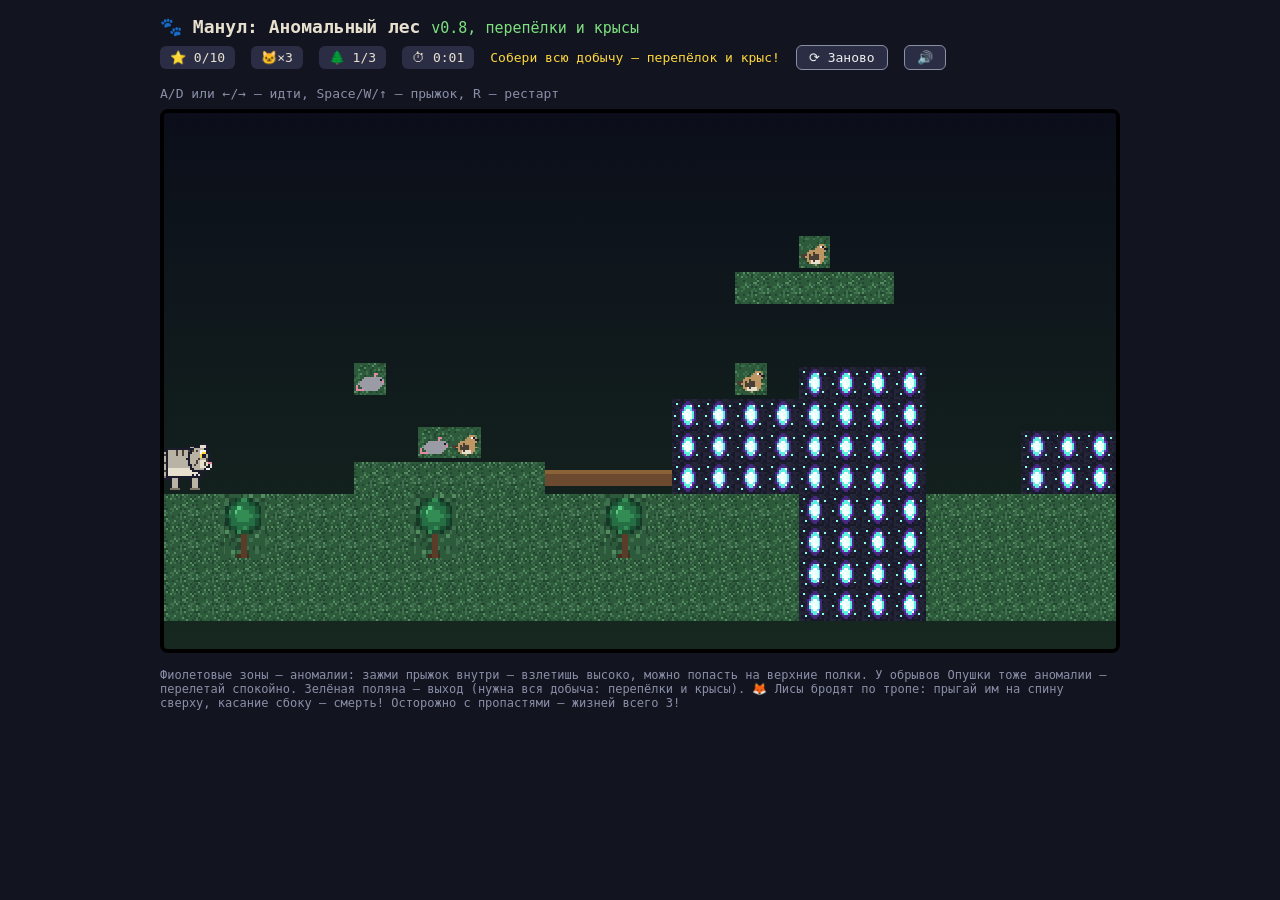
==== index.html @ dd7bad1d "Manul platformer v0.8: quails/rats prey, eased level 1 pits" ====
<!doctype html>
<html lang="ru">
<head>
<meta charset="utf-8">
<meta name="viewport" content="width=device-width,initial-scale=1">
<title>Манул: Аномальный лес — платформер v0.8</title>
<link rel="stylesheet" href="style.css">
</head>
<body>
<div class="wrap">
  <h1>🐾 Манул: Аномальный лес <small>v0.8, перепёлки и крысы</small></h1>
  <div class="hud">
    <span id="shrooms">⭐ 0/0</span>
    <span id="lives">🐱×3</span>
    <span id="level">🌲 1/3</span>
    <span id="timer">⏱ 0:00</span>
    <span id="msg">Собери всю добычу — перепёлок и крыс!</span>
    <button id="btn-restart" aria-label="Начать заново">⟳ Заново</button>
    <button id="btn-mute" aria-label="Звук вкл/выкл">🔊</button>
    <span class="keys">A/D или ←/→ — идти, Space/W/↑ — прыжок, R — рестарт</span>
  </div>
  <canvas id="game" width="480" height="270"></canvas>
  <div id="touch">
    <div class="tmove">
      <button id="btn-left" aria-label="Влево">◀</button>
      <button id="btn-right" aria-label="Вправо">▶</button>
    </div>
    <button id="btn-jump" aria-label="Прыжок">⤒</button>
  </div>
  <p class="hint">Фиолетовые зоны — аномалии: зажми прыжок внутри — взлетишь высоко, можно попасть на верхние полки. У обрывов Опушки тоже аномалии — перелетай спокойно. Зелёная поляна — выход (нужна вся добыча: перепёлки и крысы). 🦊 Лисы бродят по тропе: прыгай им на спину сверху, касание сбоку — смерть! Осторожно с пропастями — жизней всего 3!</p>
</div>
<script src="main.js"></script>
</body>
</html>
---- style.css ----
*{box-sizing:border-box}
body{background:#12141f;color:#e8e0cf;font-family:monospace;margin:0;padding:16px;display:flex;justify-content:center}
.wrap{width:960px;max-width:96vw}
h1{font-size:18px;margin:0 0 8px} h1 small{color:#7ee081;font-weight:normal}
.hud{display:flex;gap:16px;align-items:center;margin-bottom:8px;font-size:13px;flex-wrap:wrap}
#shrooms,#timer,#lives,#level{background:#2a2d44;padding:4px 10px;border-radius:6px}
#msg{color:#ffd83d}
.keys{color:#8a8fa8}
canvas{width:960px;max-width:96vw;image-rendering:pixelated;image-rendering:crisp-edges;background:#0b0e1a;border:4px solid #000;border-radius:8px;touch-action:none}
.hint{color:#8a8fa8;font-size:12px}
/* Сенсорные кнопки: видны только на тач-устройствах */
#touch{display:none;justify-content:space-between;align-items:center;margin-top:10px;user-select:none;-webkit-user-select:none}
#touch button{font-size:28px;width:76px;height:76px;border-radius:50%;border:2px solid #7ee081;background:rgba(42,45,68,.85);color:#eee;touch-action:none}
#touch button:active{background:#7ee081;color:#12141f}
.tmove{display:flex;gap:16px}
#btn-restart,#btn-mute{font-family:monospace;font-size:13px;padding:4px 12px;border-radius:6px;border:1px solid #8a8fa8;background:#2a2d44;color:#eee;cursor:pointer}
#btn-restart:hover,#btn-mute:hover{background:#7ee081;color:#12141f}
#btn-jump{width:92px;height:92px;font-size:36px;border-color:#ffd83d}
@media (pointer:coarse){ #touch{display:flex} }
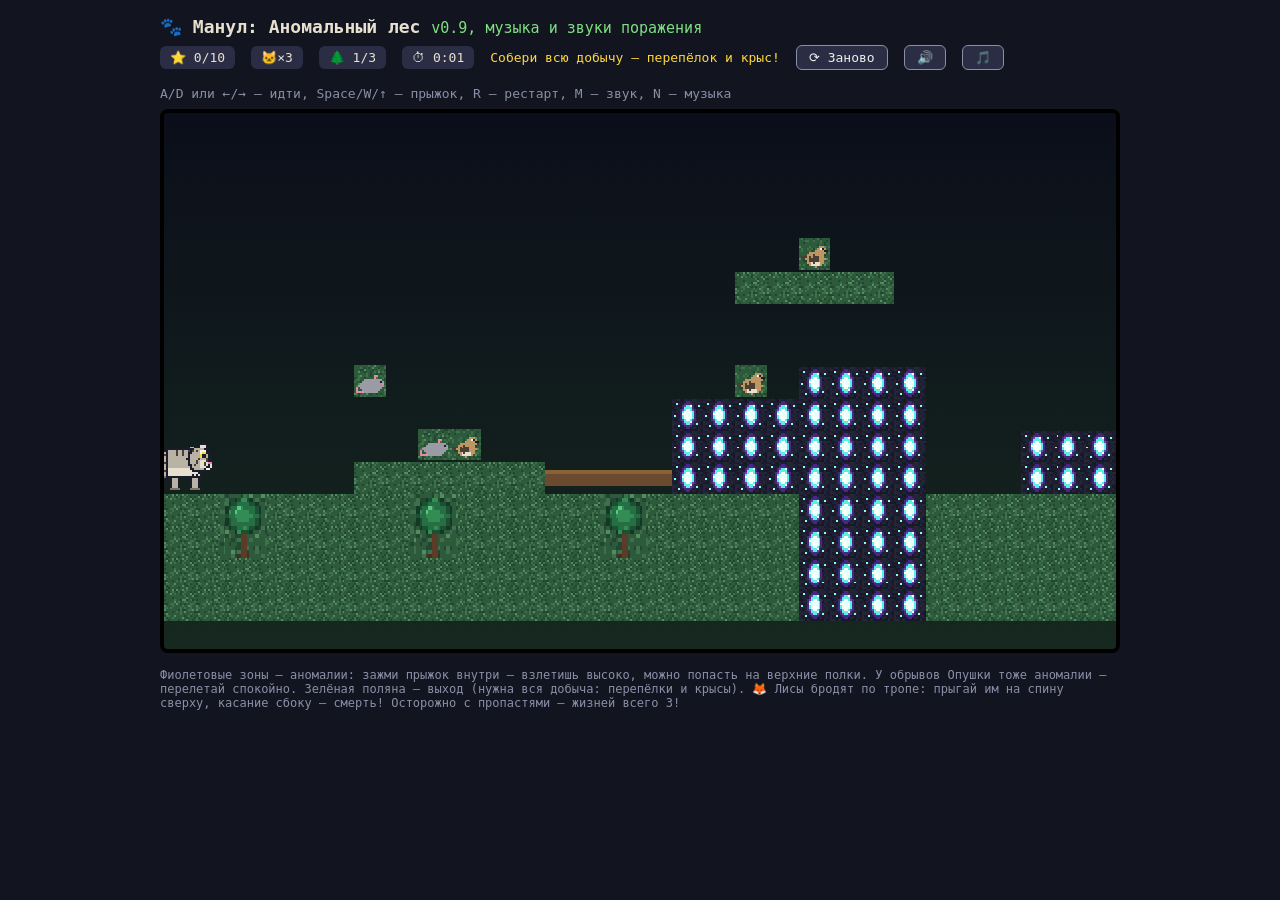
==== commit 82589709: "Manul platformer v0.9: melody toggle, music stops on game over" ====
--- a/index.html
+++ b/index.html
@@ -3,12 +3,12 @@
 <head>
 <meta charset="utf-8">
 <meta name="viewport" content="width=device-width,initial-scale=1">
-<title>Манул: Аномальный лес — платформер v0.8</title>
+<title>Манул: Аномальный лес — платформер v0.9</title>
 <link rel="stylesheet" href="style.css">
 </head>
 <body>
 <div class="wrap">
-  <h1>🐾 Манул: Аномальный лес <small>v0.8, перепёлки и крысы</small></h1>
+  <h1>🐾 Манул: Аномальный лес <small>v0.9, музыка и звуки поражения</small></h1>
   <div class="hud">
     <span id="shrooms">⭐ 0/0</span>
     <span id="lives">🐱×3</span>
@@ -17,7 +17,8 @@
     <span id="msg">Собери всю добычу — перепёлок и крыс!</span>
     <button id="btn-restart" aria-label="Начать заново">⟳ Заново</button>
     <button id="btn-mute" aria-label="Звук вкл/выкл">🔊</button>
-    <span class="keys">A/D или ←/→ — идти, Space/W/↑ — прыжок, R — рестарт</span>
+    <button id="btn-music" aria-label="Мелодия вкл/выкл">🎵</button>
+    <span class="keys">A/D или ←/→ — идти, Space/W/↑ — прыжок, R — рестарт, M — звук, N — музыка</span>
   </div>
   <canvas id="game" width="480" height="270"></canvas>
   <div id="touch">
--- a/style.css
+++ b/style.css
@@ -13,7 +13,7 @@
 #touch button{font-size:28px;width:76px;height:76px;border-radius:50%;border:2px solid #7ee081;background:rgba(42,45,68,.85);color:#eee;touch-action:none}
 #touch button:active{background:#7ee081;color:#12141f}
 .tmove{display:flex;gap:16px}
-#btn-restart,#btn-mute{font-family:monospace;font-size:13px;padding:4px 12px;border-radius:6px;border:1px solid #8a8fa8;background:#2a2d44;color:#eee;cursor:pointer}
-#btn-restart:hover,#btn-mute:hover{background:#7ee081;color:#12141f}
+#btn-restart,#btn-mute,#btn-music{font-family:monospace;font-size:13px;padding:4px 12px;border-radius:6px;border:1px solid #8a8fa8;background:#2a2d44;color:#eee;cursor:pointer}
+#btn-restart:hover,#btn-mute:hover,#btn-music:hover{background:#7ee081;color:#12141f}
 #btn-jump{width:92px;height:92px;font-size:36px;border-color:#ffd83d}
 @media (pointer:coarse){ #touch{display:flex} }
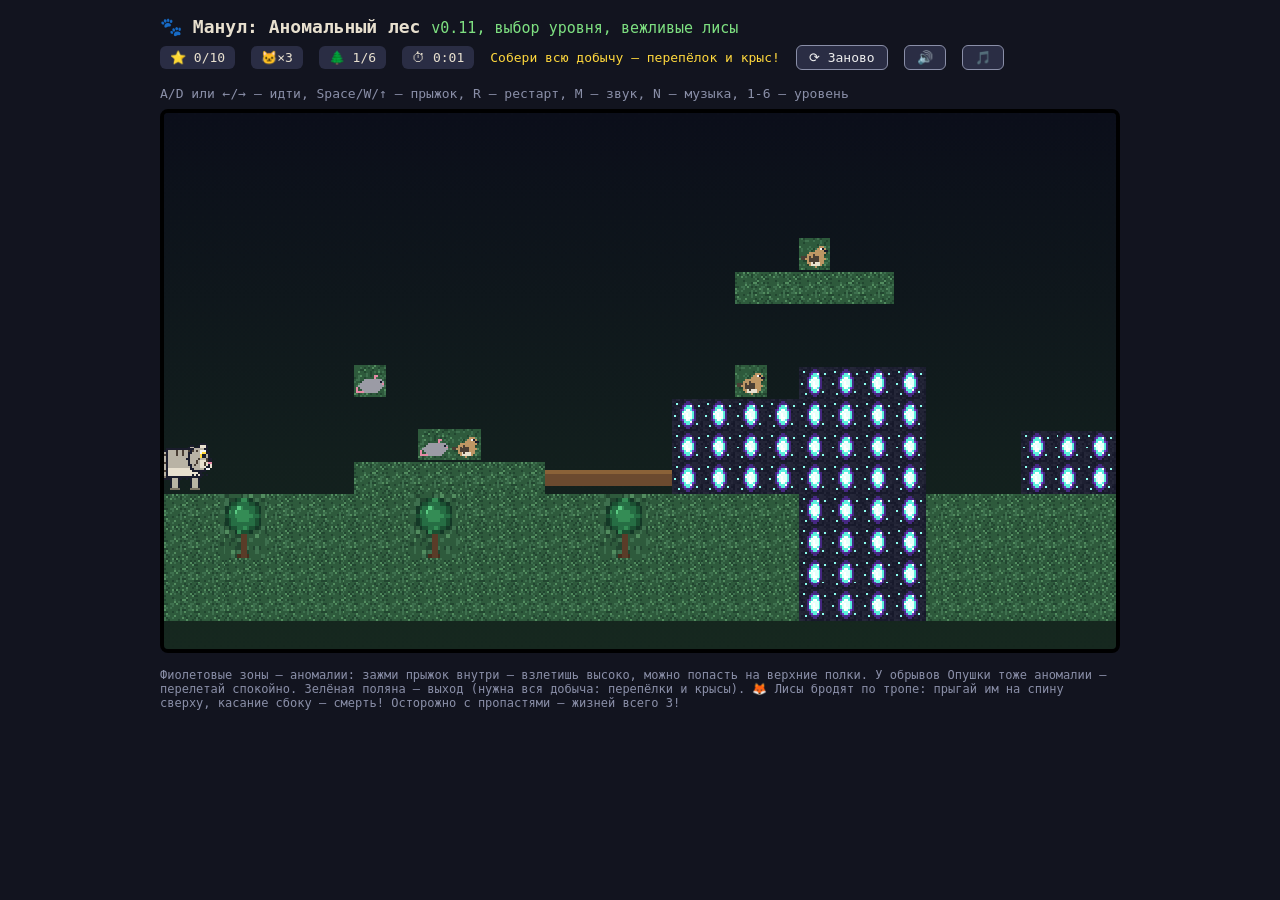
==== commit a1c9f2ee: "Manul platformer v0.11: 3 more levels, polite foxes, debug level select" ====
--- a/index.html
+++ b/index.html
@@ -3,22 +3,22 @@
 <head>
 <meta charset="utf-8">
 <meta name="viewport" content="width=device-width,initial-scale=1">
-<title>Манул: Аномальный лес — платформер v0.9</title>
+<title>Манул: Аномальный лес — платформер v0.11</title>
 <link rel="stylesheet" href="style.css">
 </head>
 <body>
 <div class="wrap">
-  <h1>🐾 Манул: Аномальный лес <small>v0.9, музыка и звуки поражения</small></h1>
+  <h1>🐾 Манул: Аномальный лес <small>v0.11, выбор уровня, вежливые лисы</small></h1>
   <div class="hud">
     <span id="shrooms">⭐ 0/0</span>
     <span id="lives">🐱×3</span>
-    <span id="level">🌲 1/3</span>
+    <span id="level">🌲 1/6</span>
     <span id="timer">⏱ 0:00</span>
     <span id="msg">Собери всю добычу — перепёлок и крыс!</span>
     <button id="btn-restart" aria-label="Начать заново">⟳ Заново</button>
     <button id="btn-mute" aria-label="Звук вкл/выкл">🔊</button>
     <button id="btn-music" aria-label="Мелодия вкл/выкл">🎵</button>
-    <span class="keys">A/D или ←/→ — идти, Space/W/↑ — прыжок, R — рестарт, M — звук, N — музыка</span>
+    <span class="keys">A/D или ←/→ — идти, Space/W/↑ — прыжок, R — рестарт, M — звук, N — музыка, 1-6 — уровень</span>
   </div>
   <canvas id="game" width="480" height="270"></canvas>
   <div id="touch">
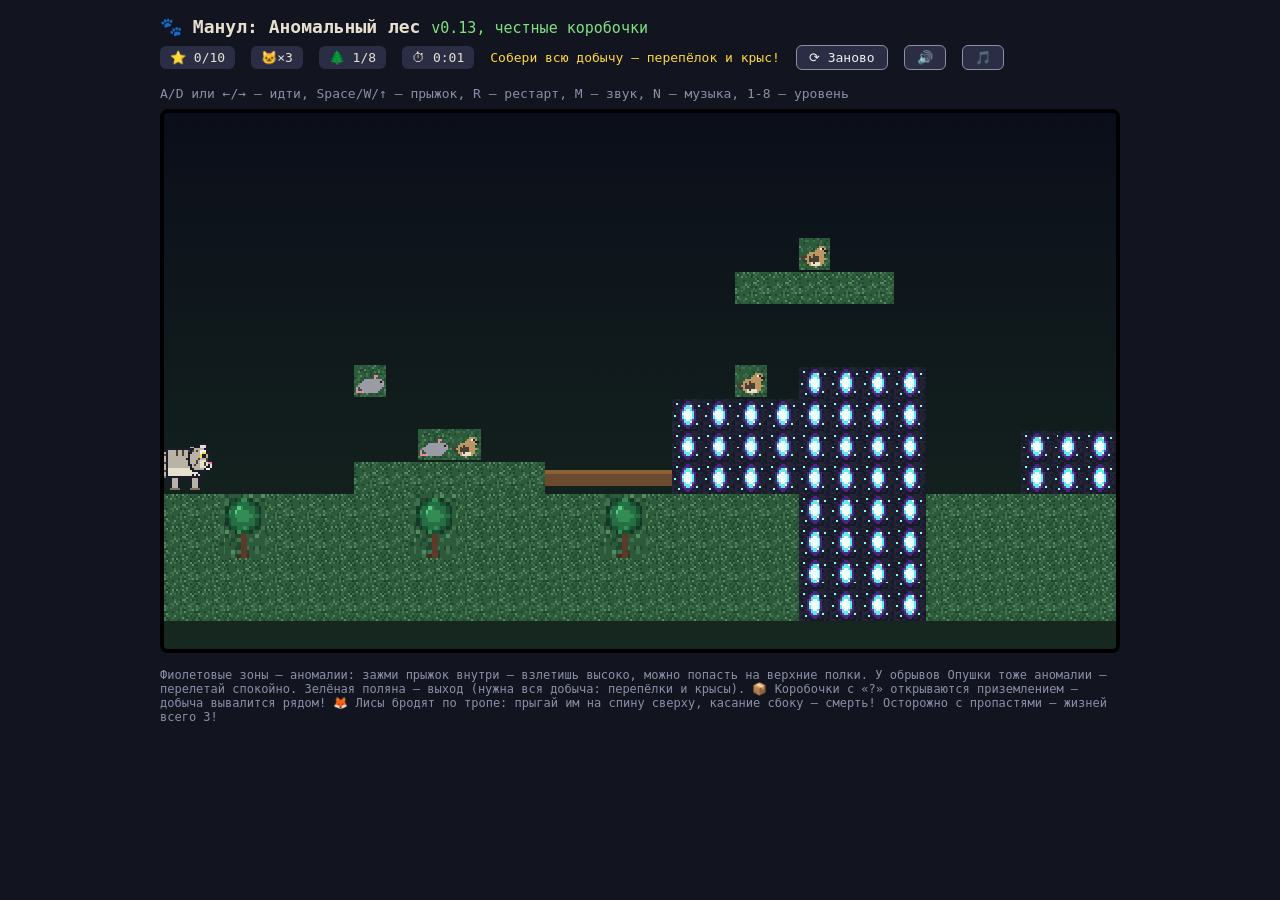
==== commit f87f9295: "Manul platformer v0.13: boxes, levels 7-8, retrospective" ====
--- a/index.html
+++ b/index.html
@@ -3,22 +3,22 @@
 <head>
 <meta charset="utf-8">
 <meta name="viewport" content="width=device-width,initial-scale=1">
-<title>Манул: Аномальный лес — платформер v0.11</title>
+<title>Манул: Аномальный лес — платформер v0.13</title>
 <link rel="stylesheet" href="style.css">
 </head>
 <body>
 <div class="wrap">
-  <h1>🐾 Манул: Аномальный лес <small>v0.11, выбор уровня, вежливые лисы</small></h1>
+  <h1>🐾 Манул: Аномальный лес <small>v0.13, честные коробочки</small></h1>
   <div class="hud">
     <span id="shrooms">⭐ 0/0</span>
     <span id="lives">🐱×3</span>
-    <span id="level">🌲 1/6</span>
+    <span id="level">🌲 1/8</span>
     <span id="timer">⏱ 0:00</span>
     <span id="msg">Собери всю добычу — перепёлок и крыс!</span>
     <button id="btn-restart" aria-label="Начать заново">⟳ Заново</button>
     <button id="btn-mute" aria-label="Звук вкл/выкл">🔊</button>
     <button id="btn-music" aria-label="Мелодия вкл/выкл">🎵</button>
-    <span class="keys">A/D или ←/→ — идти, Space/W/↑ — прыжок, R — рестарт, M — звук, N — музыка, 1-6 — уровень</span>
+    <span class="keys">A/D или ←/→ — идти, Space/W/↑ — прыжок, R — рестарт, M — звук, N — музыка, 1-8 — уровень</span>
   </div>
   <canvas id="game" width="480" height="270"></canvas>
   <div id="touch">
@@ -28,7 +28,7 @@
     </div>
     <button id="btn-jump" aria-label="Прыжок">⤒</button>
   </div>
-  <p class="hint">Фиолетовые зоны — аномалии: зажми прыжок внутри — взлетишь высоко, можно попасть на верхние полки. У обрывов Опушки тоже аномалии — перелетай спокойно. Зелёная поляна — выход (нужна вся добыча: перепёлки и крысы). 🦊 Лисы бродят по тропе: прыгай им на спину сверху, касание сбоку — смерть! Осторожно с пропастями — жизней всего 3!</p>
+  <p class="hint">Фиолетовые зоны — аномалии: зажми прыжок внутри — взлетишь высоко, можно попасть на верхние полки. У обрывов Опушки тоже аномалии — перелетай спокойно. Зелёная поляна — выход (нужна вся добыча: перепёлки и крысы). 📦 Коробочки с «?» открываются приземлением — добыча вывалится рядом! 🦊 Лисы бродят по тропе: прыгай им на спину сверху, касание сбоку — смерть! Осторожно с пропастями — жизней всего 3!</p>
 </div>
 <script src="main.js"></script>
 </body>
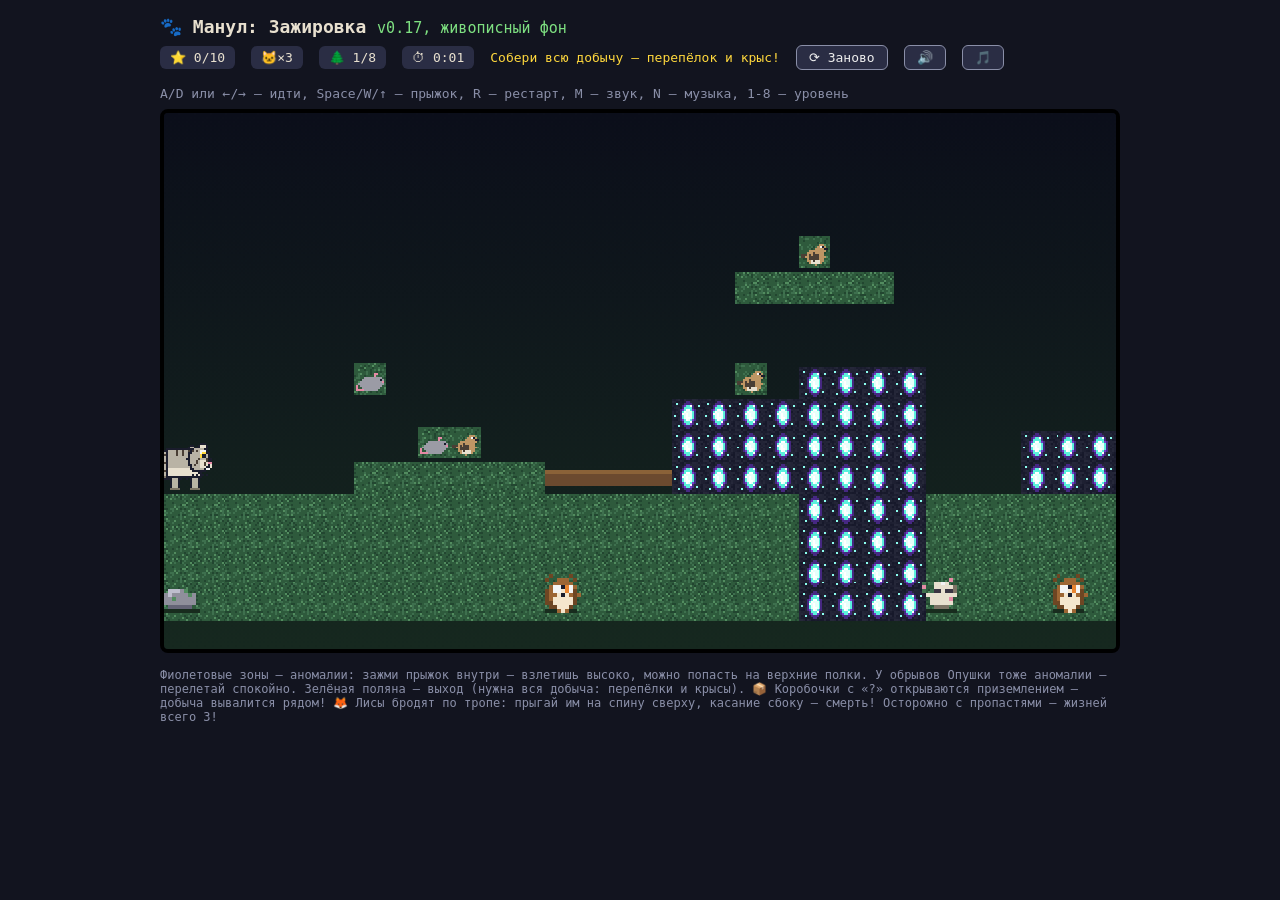
==== commit 833c7fe6: "Зажировка v0.17: бэк+конструктор, прямые пропасти, новый фон Go-сервис (SQLite, /api, /admin/ с сесс" ====
--- a/index.html
+++ b/index.html
@@ -3,12 +3,12 @@
 <head>
 <meta charset="utf-8">
 <meta name="viewport" content="width=device-width,initial-scale=1">
-<title>Манул: Аномальный лес — платформер v0.13</title>
+<title>Манул: Зажировка — платформер v0.17</title>
 <link rel="stylesheet" href="style.css">
 </head>
 <body>
 <div class="wrap">
-  <h1>🐾 Манул: Аномальный лес <small>v0.13, честные коробочки</small></h1>
+  <h1>🐾 Манул: Зажировка <small>v0.17, живописный фон</small></h1>
   <div class="hud">
     <span id="shrooms">⭐ 0/0</span>
     <span id="lives">🐱×3</span>
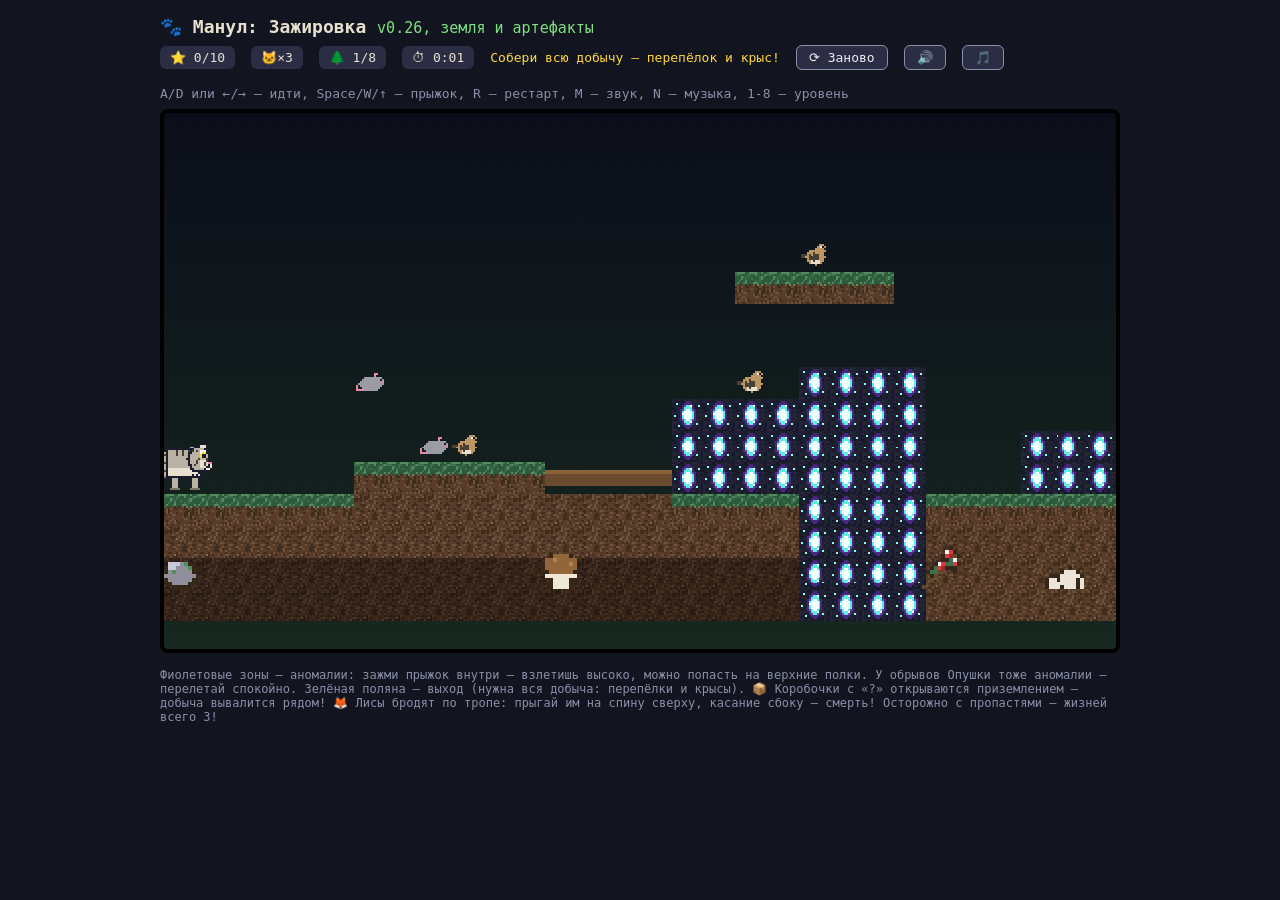
==== commit d706ea74: "Зажировка v0.26: земля, закопанные артефакты, кеш-бастинг dirt/dirt_grass вместо травы, T темнее (гл" ====
--- a/index.html
+++ b/index.html
@@ -3,12 +3,12 @@
 <head>
 <meta charset="utf-8">
 <meta name="viewport" content="width=device-width,initial-scale=1">
-<title>Манул: Зажировка — платформер v0.17</title>
+<title>Манул: Зажировка — платформер v0.26</title>
 <link rel="stylesheet" href="style.css">
 </head>
 <body>
 <div class="wrap">
-  <h1>🐾 Манул: Зажировка <small>v0.17, живописный фон</small></h1>
+  <h1>🐾 Манул: Зажировка <small>v0.26, земля и артефакты</small></h1>
   <div class="hud">
     <span id="shrooms">⭐ 0/0</span>
     <span id="lives">🐱×3</span>
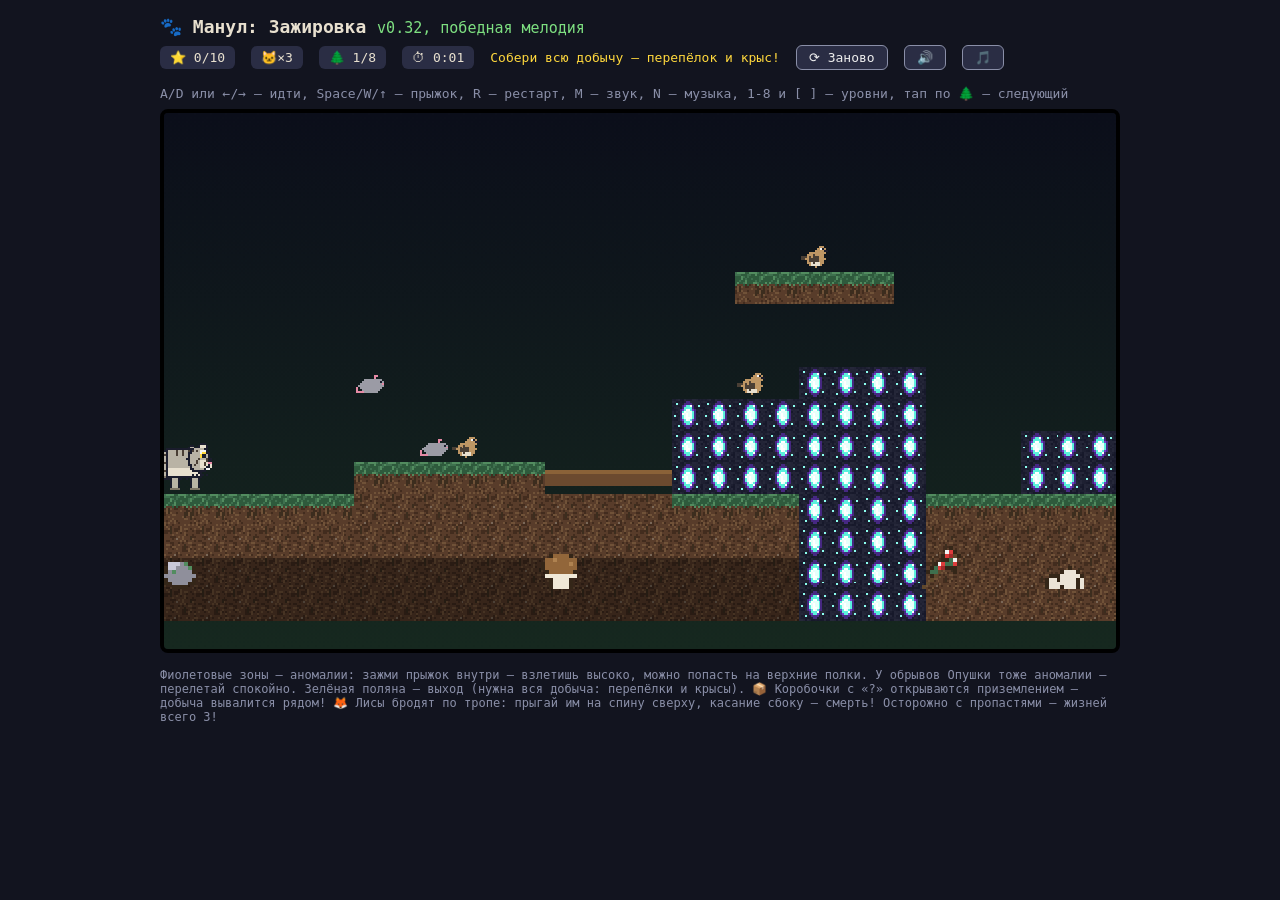
==== commit 411dfc5f: "Зажировка v0.32: уровни 9+, баннер, время, фанфара Динамическая подсказка уровней + [ ] листание + т" ====
--- a/index.html
+++ b/index.html
@@ -3,22 +3,22 @@
 <head>
 <meta charset="utf-8">
 <meta name="viewport" content="width=device-width,initial-scale=1">
-<title>Манул: Зажировка — платформер v0.26</title>
+<title>Манул: Зажировка — платформер v0.32</title>
 <link rel="stylesheet" href="style.css">
 </head>
 <body>
 <div class="wrap">
-  <h1>🐾 Манул: Зажировка <small>v0.26, земля и артефакты</small></h1>
+  <h1>🐾 Манул: Зажировка <small>v0.32, победная мелодия</small></h1>
   <div class="hud">
     <span id="shrooms">⭐ 0/0</span>
     <span id="lives">🐱×3</span>
-    <span id="level">🌲 1/8</span>
+    <span id="level" title="Тап — следующий уровень">🌲 1/8</span>
     <span id="timer">⏱ 0:00</span>
     <span id="msg">Собери всю добычу — перепёлок и крыс!</span>
     <button id="btn-restart" aria-label="Начать заново">⟳ Заново</button>
     <button id="btn-mute" aria-label="Звук вкл/выкл">🔊</button>
     <button id="btn-music" aria-label="Мелодия вкл/выкл">🎵</button>
-    <span class="keys">A/D или ←/→ — идти, Space/W/↑ — прыжок, R — рестарт, M — звук, N — музыка, 1-8 — уровень</span>
+    <span class="keys" id="keys">A/D или ←/→ — идти, Space/W/↑ — прыжок, R — рестарт, M — звук, N — музыка, 1-9 и [ ] — уровни, тап по 🌲 — следующий</span>
   </div>
   <canvas id="game" width="480" height="270"></canvas>
   <div id="touch">
--- a/style.css
+++ b/style.css
@@ -4,6 +4,7 @@
 h1{font-size:18px;margin:0 0 8px} h1 small{color:#7ee081;font-weight:normal}
 .hud{display:flex;gap:16px;align-items:center;margin-bottom:8px;font-size:13px;flex-wrap:wrap}
 #shrooms,#timer,#lives,#level{background:#2a2d44;padding:4px 10px;border-radius:6px}
+#level{cursor:pointer} #level:hover{background:#7ee081;color:#12141f}
 #msg{color:#ffd83d}
 .keys{color:#8a8fa8}
 canvas{width:960px;max-width:96vw;image-rendering:pixelated;image-rendering:crisp-edges;background:#0b0e1a;border:4px solid #000;border-radius:8px;touch-action:none}
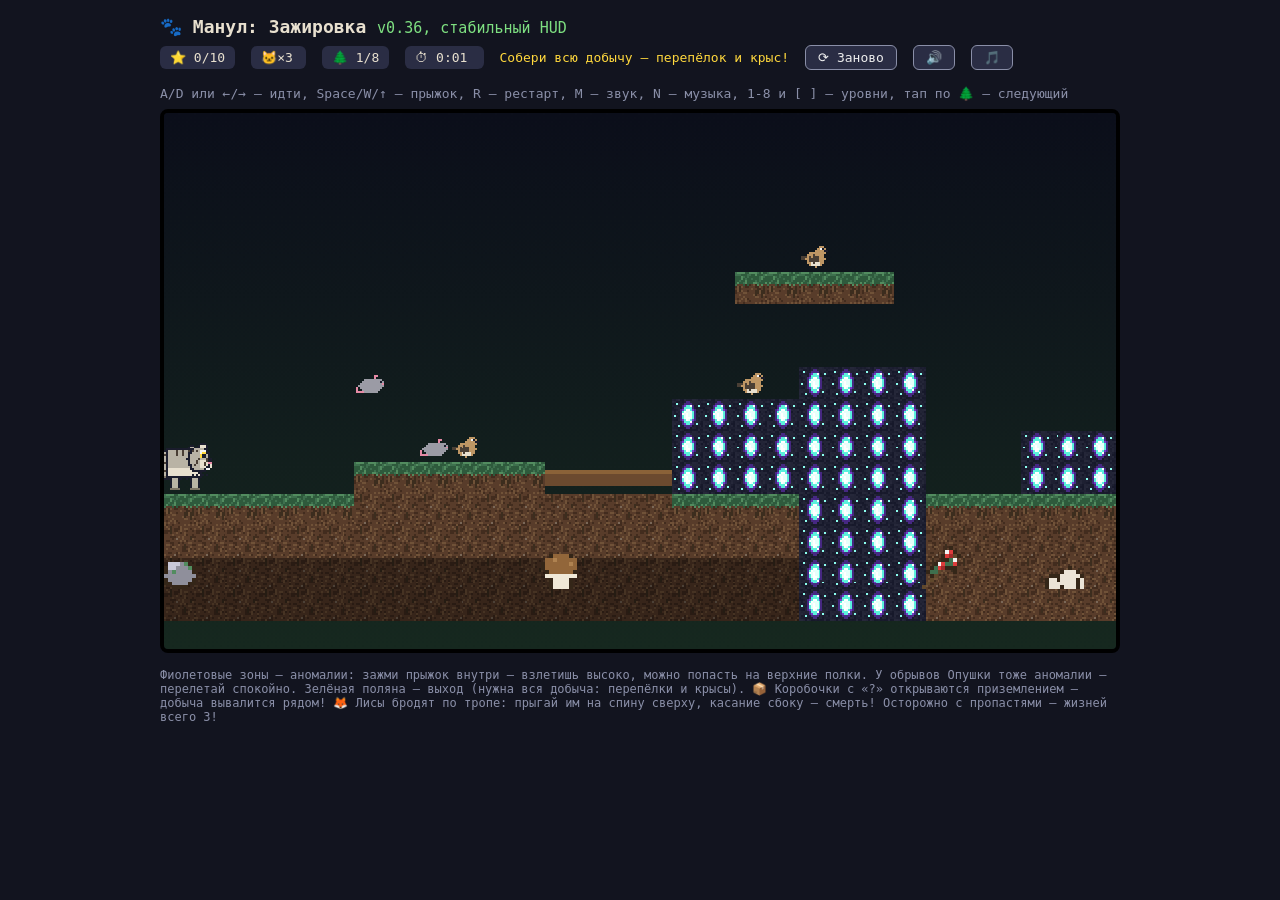
==== commit fab02ded: "Зажировка v0.36: стабильный HUD, кеш-политика Тап по счётчику уровней (pointerup), фикс взгляда при " ====
--- a/index.html
+++ b/index.html
@@ -3,12 +3,12 @@
 <head>
 <meta charset="utf-8">
 <meta name="viewport" content="width=device-width,initial-scale=1">
-<title>Манул: Зажировка — платформер v0.32</title>
-<link rel="stylesheet" href="style.css">
+<title>Манул: Зажировка — платформер v0.36</title>
+<link rel="stylesheet" href="style.css?v=0.36">
 </head>
 <body>
 <div class="wrap">
-  <h1>🐾 Манул: Зажировка <small>v0.32, победная мелодия</small></h1>
+  <h1>🐾 Манул: Зажировка <small>v0.36, стабильный HUD</small></h1>
   <div class="hud">
     <span id="shrooms">⭐ 0/0</span>
     <span id="lives">🐱×3</span>
@@ -30,6 +30,6 @@
   </div>
   <p class="hint">Фиолетовые зоны — аномалии: зажми прыжок внутри — взлетишь высоко, можно попасть на верхние полки. У обрывов Опушки тоже аномалии — перелетай спокойно. Зелёная поляна — выход (нужна вся добыча: перепёлки и крысы). 📦 Коробочки с «?» открываются приземлением — добыча вывалится рядом! 🦊 Лисы бродят по тропе: прыгай им на спину сверху, касание сбоку — смерть! Осторожно с пропастями — жизней всего 3!</p>
 </div>
-<script src="main.js"></script>
+<script src="main.js?v=0.34"></script>
 </body>
 </html>
--- a/style.css
+++ b/style.css
@@ -1,10 +1,11 @@
 *{box-sizing:border-box}
-body{background:#12141f;color:#e8e0cf;font-family:monospace;margin:0;padding:16px;display:flex;justify-content:center}
+body{background:#12141f;color:#e8e0cf;font-family:monospace;margin:0;padding:16px;display:flex;justify-content:center;user-select:none;-webkit-user-select:none;-webkit-touch-callout:none}
 .wrap{width:960px;max-width:96vw}
 h1{font-size:18px;margin:0 0 8px} h1 small{color:#7ee081;font-weight:normal}
 .hud{display:flex;gap:16px;align-items:center;margin-bottom:8px;font-size:13px;flex-wrap:wrap}
 #shrooms,#timer,#lives,#level{background:#2a2d44;padding:4px 10px;border-radius:6px}
-#level{cursor:pointer} #level:hover{background:#7ee081;color:#12141f}
+#shrooms{min-width:9ch} #timer{min-width:10ch} #lives{min-width:7ch} #level{min-width:8ch}
+#level{cursor:pointer;user-select:none;-webkit-user-select:none;-webkit-touch-callout:none;-webkit-tap-highlight-color:transparent;touch-action:manipulation} #level:hover{background:#7ee081;color:#12141f}
 #msg{color:#ffd83d}
 .keys{color:#8a8fa8}
 canvas{width:960px;max-width:96vw;image-rendering:pixelated;image-rendering:crisp-edges;background:#0b0e1a;border:4px solid #000;border-radius:8px;touch-action:none}
@@ -18,3 +19,11 @@
 #btn-restart:hover,#btn-mute:hover,#btn-music:hover{background:#7ee081;color:#12141f}
 #btn-jump{width:92px;height:92px;font-size:36px;border-color:#ffd83d}
 @media (pointer:coarse){ #touch{display:flex} }
+/* На тачах тексты HUD (#msg, .keys) — каждый своей строкой с запасом на 2 строки,
+   кнопки — своим рядом раньше них: иначе смена текста дёргает окно и кнопки. */
+@media (pointer:coarse){
+  #btn-restart,#btn-mute,#btn-music{order:2}
+  #msg{order:3}
+  .keys{order:4}
+  #msg,.keys{flex:1 1 100%;min-height:2.4em}
+}
